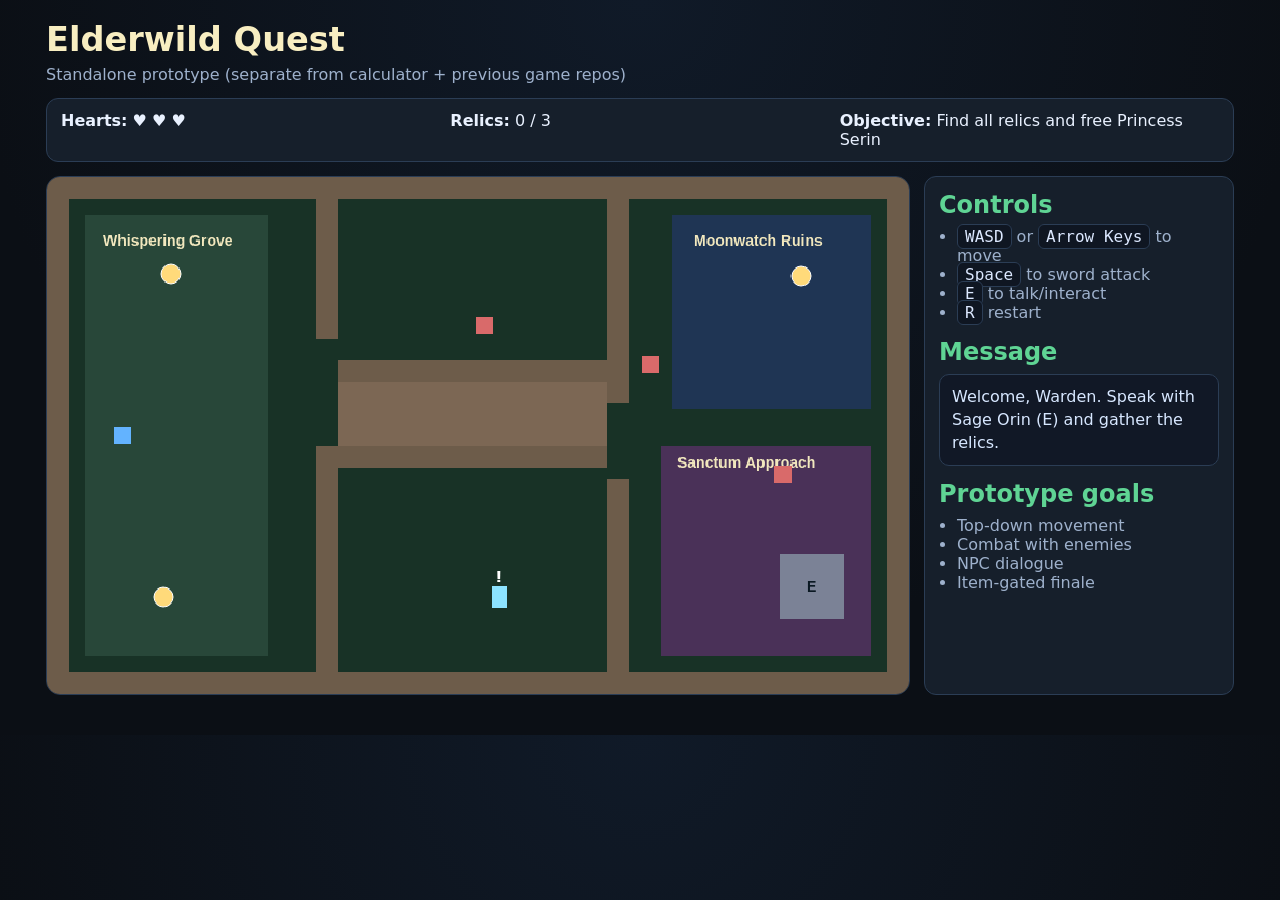
==== elderwild-quest/index.html @ 30f13b54 "Create standalone Elderwild Quest game prototype" ====
<!DOCTYPE html>
<html lang="en">
<head>
  <meta charset="UTF-8" />
  <meta name="viewport" content="width=device-width, initial-scale=1" />
  <title>Elderwild Quest</title>
  <link rel="stylesheet" href="styles.css" />
</head>
<body>
  <main class="app">
    <header class="topbar">
      <h1>Elderwild Quest</h1>
      <p class="subtitle">Standalone prototype (separate from calculator + previous game repos)</p>
    </header>

    <section class="hud">
      <div><strong>Hearts:</strong> <span id="hearts">♥ ♥ ♥</span></div>
      <div><strong>Relics:</strong> <span id="relics">0 / 3</span></div>
      <div><strong>Objective:</strong> <span id="objective">Find all relics and free Princess Serin</span></div>
    </section>

    <section class="game-layout">
      <canvas id="game" width="800" height="480" aria-label="Elderwild Quest prototype"></canvas>
      <aside class="panel">
        <h2>Controls</h2>
        <ul>
          <li><kbd>WASD</kbd> or <kbd>Arrow Keys</kbd> to move</li>
          <li><kbd>Space</kbd> to sword attack</li>
          <li><kbd>E</kbd> to talk/interact</li>
          <li><kbd>R</kbd> restart</li>
        </ul>

        <h2>Message</h2>
        <div id="message" class="message">Welcome, Warden. The kingdom needs you.</div>

        <h2>Prototype goals</h2>
        <ul>
          <li>Top-down movement</li>
          <li>Combat with enemies</li>
          <li>NPC dialogue</li>
          <li>Item-gated finale</li>
        </ul>
      </aside>
    </section>
  </main>
  <script src="game.js"></script>
</body>
</html>
---- elderwild-quest/styles.css ----
:root{
  --bg:#0d1218;
  --card:#161f2b;
  --line:#2b3d55;
  --ink:#e9f1ff;
  --muted:#9eb1cc;
  --accent:#5fd494;
}
*{box-sizing:border-box}
body{margin:0;background:radial-gradient(circle at top,#101a28,#0b0f15 68%);color:var(--ink);font-family:Inter,system-ui,Segoe UI,Roboto,sans-serif}
.app{max-width:1220px;margin:20px auto;padding:0 16px 20px}
.topbar h1{margin:0;font-size:2.1rem;color:#f8eec1}
.subtitle{margin:6px 0 0;color:var(--muted)}
.hud{margin:14px 0;padding:12px 14px;border:1px solid var(--line);background:var(--card);border-radius:12px;display:grid;grid-template-columns:repeat(auto-fit,minmax(180px,1fr));gap:10px}
.game-layout{display:grid;grid-template-columns:minmax(0,1fr) 310px;gap:14px}
@media (max-width:1000px){.game-layout{grid-template-columns:1fr}}
canvas{width:100%;display:block;border-radius:14px;border:1px solid var(--line);background:#111b28;image-rendering:pixelated}
.panel{border:1px solid var(--line);background:var(--card);border-radius:12px;padding:14px}
.panel h2{margin:0 0 8px;color:var(--accent)}
.panel ul{margin:0 0 16px;padding-left:18px;color:var(--muted)}
.message{min-height:64px;border:1px solid var(--line);border-radius:10px;background:#111826;padding:10px 12px;line-height:1.45;color:#d7e7ff;margin-bottom:14px}
kbd{padding:2px 7px;border-radius:6px;border:1px solid var(--line);background:#0f1622;color:#dce8ff;font-family:ui-monospace,SFMono-Regular,Menlo,monospace}
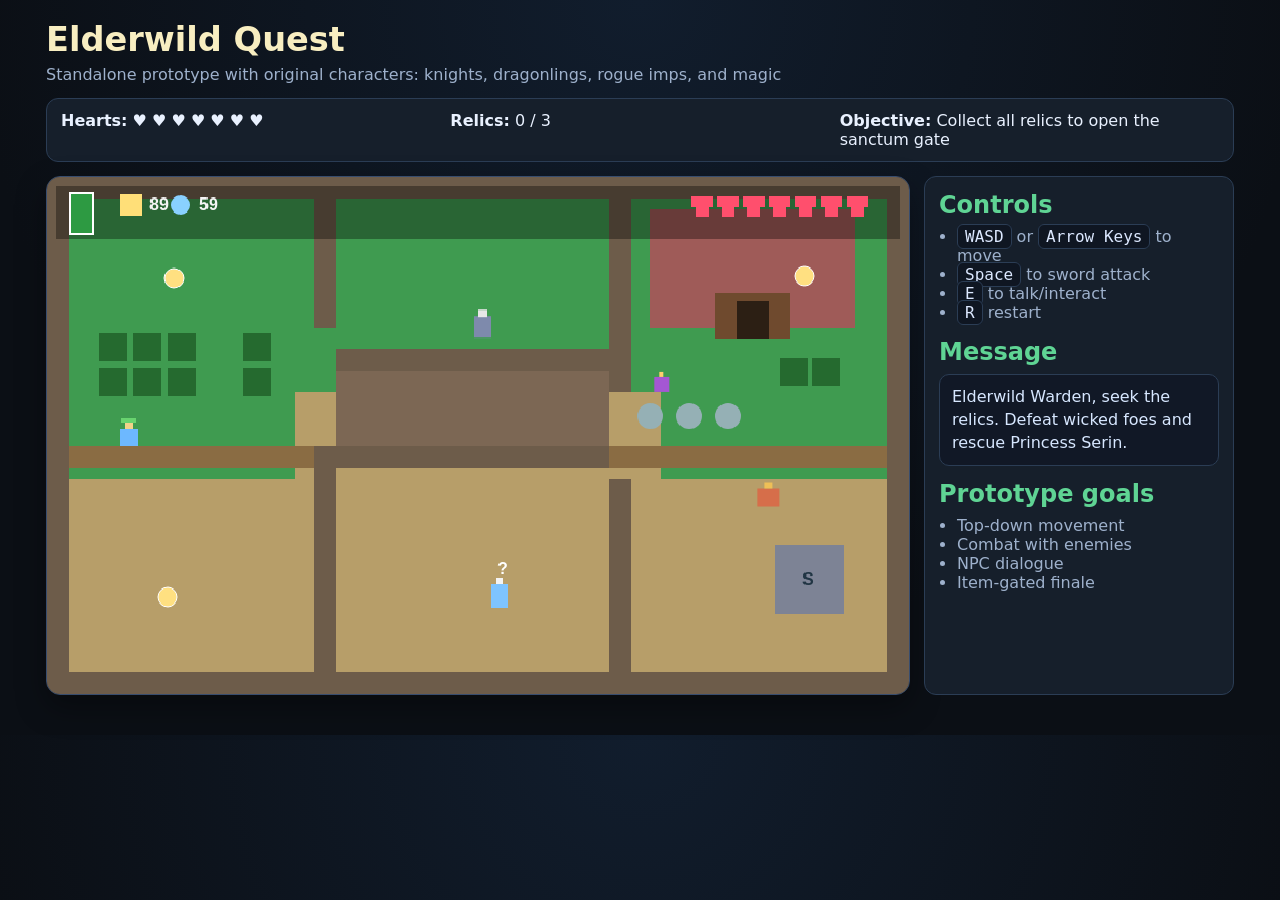
==== commit c77359a5: "Refresh Elderwild visuals with original fantasy cast" ====
--- a/elderwild-quest/index.html
+++ b/elderwild-quest/index.html
@@ -10,7 +10,7 @@
   <main class="app">
     <header class="topbar">
       <h1>Elderwild Quest</h1>
-      <p class="subtitle">Standalone prototype (separate from calculator + previous game repos)</p>
+      <p class="subtitle">Standalone prototype with original characters: knights, dragonlings, rogue imps, and magic</p>
     </header>
 
     <section class="hud">
@@ -31,7 +31,7 @@
         </ul>
 
         <h2>Message</h2>
-        <div id="message" class="message">Welcome, Warden. The kingdom needs you.</div>
+        <div id="message" class="message">Welcome, Warden. Keep it fun, brave, and a little naughty.</div>
 
         <h2>Prototype goals</h2>
         <ul>
--- a/elderwild-quest/styles.css
+++ b/elderwild-quest/styles.css
@@ -7,14 +7,14 @@
   --accent:#5fd494;
 }
 *{box-sizing:border-box}
-body{margin:0;background:radial-gradient(circle at top,#101a28,#0b0f15 68%);color:var(--ink);font-family:Inter,system-ui,Segoe UI,Roboto,sans-serif}
+body{margin:0;background:radial-gradient(circle at top,#111d2d,#0b0f15 68%);color:var(--ink);font-family:Inter,system-ui,Segoe UI,Roboto,sans-serif}
 .app{max-width:1220px;margin:20px auto;padding:0 16px 20px}
 .topbar h1{margin:0;font-size:2.1rem;color:#f8eec1}
 .subtitle{margin:6px 0 0;color:var(--muted)}
 .hud{margin:14px 0;padding:12px 14px;border:1px solid var(--line);background:var(--card);border-radius:12px;display:grid;grid-template-columns:repeat(auto-fit,minmax(180px,1fr));gap:10px}
 .game-layout{display:grid;grid-template-columns:minmax(0,1fr) 310px;gap:14px}
 @media (max-width:1000px){.game-layout{grid-template-columns:1fr}}
-canvas{width:100%;display:block;border-radius:14px;border:1px solid var(--line);background:#111b28;image-rendering:pixelated}
+canvas{width:100%;display:block;border-radius:14px;border:1px solid #384d6e;background:#111b28;image-rendering:pixelated;box-shadow:0 12px 30px rgba(0,0,0,.35), inset 0 0 0 4px #24344d}
 .panel{border:1px solid var(--line);background:var(--card);border-radius:12px;padding:14px}
 .panel h2{margin:0 0 8px;color:var(--accent)}
 .panel ul{margin:0 0 16px;padding-left:18px;color:var(--muted)}
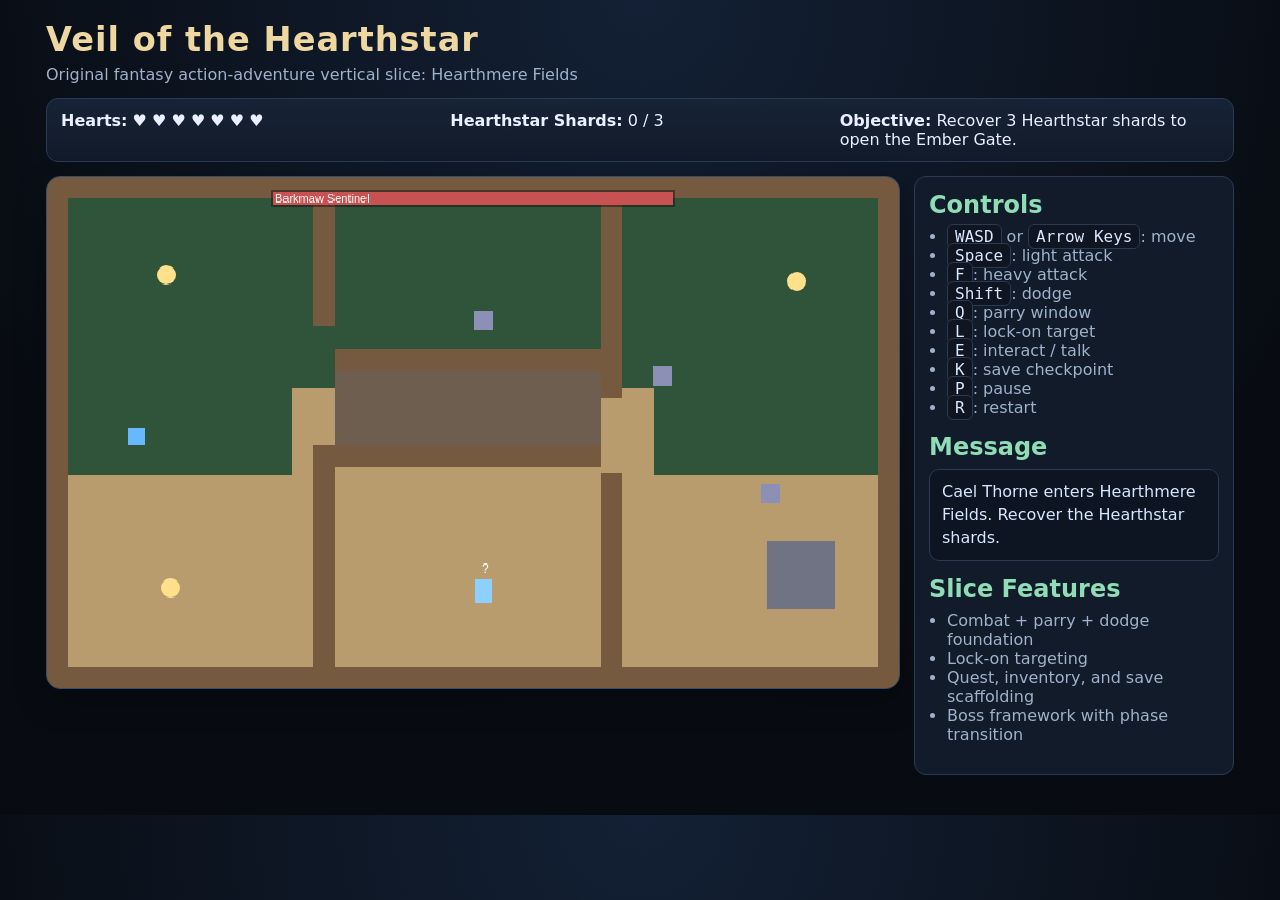
==== commit fb8d1174: "Create original fantasy adventure bible and vertical slice scaffold" ====
--- a/elderwild-quest/index.html
+++ b/elderwild-quest/index.html
@@ -3,42 +3,48 @@
 <head>
   <meta charset="UTF-8" />
   <meta name="viewport" content="width=device-width, initial-scale=1" />
-  <title>Elderwild Quest</title>
+  <title>Veil of the Hearthstar — Vertical Slice Prototype</title>
   <link rel="stylesheet" href="styles.css" />
 </head>
 <body>
   <main class="app">
     <header class="topbar">
-      <h1>Elderwild Quest</h1>
-      <p class="subtitle">Standalone prototype with original characters: knights, dragonlings, rogue imps, and magic</p>
+      <h1>Veil of the Hearthstar</h1>
+      <p class="subtitle">Original fantasy action-adventure vertical slice: Hearthmere Fields</p>
     </header>
 
     <section class="hud">
       <div><strong>Hearts:</strong> <span id="hearts">♥ ♥ ♥</span></div>
-      <div><strong>Relics:</strong> <span id="relics">0 / 3</span></div>
-      <div><strong>Objective:</strong> <span id="objective">Find all relics and free Princess Serin</span></div>
+      <div><strong>Hearthstar Shards:</strong> <span id="relics">0 / 3</span></div>
+      <div><strong>Objective:</strong> <span id="objective">Recover shards to open the Ember Gate</span></div>
     </section>
 
     <section class="game-layout">
-      <canvas id="game" width="800" height="480" aria-label="Elderwild Quest prototype"></canvas>
+      <canvas id="game" width="800" height="480" aria-label="Veil of the Hearthstar prototype"></canvas>
       <aside class="panel">
         <h2>Controls</h2>
         <ul>
-          <li><kbd>WASD</kbd> or <kbd>Arrow Keys</kbd> to move</li>
-          <li><kbd>Space</kbd> to sword attack</li>
-          <li><kbd>E</kbd> to talk/interact</li>
-          <li><kbd>R</kbd> restart</li>
+          <li><kbd>WASD</kbd> or <kbd>Arrow Keys</kbd>: move</li>
+          <li><kbd>Space</kbd>: light attack</li>
+          <li><kbd>F</kbd>: heavy attack</li>
+          <li><kbd>Shift</kbd>: dodge</li>
+          <li><kbd>Q</kbd>: parry window</li>
+          <li><kbd>L</kbd>: lock-on target</li>
+          <li><kbd>E</kbd>: interact / talk</li>
+          <li><kbd>K</kbd>: save checkpoint</li>
+          <li><kbd>P</kbd>: pause</li>
+          <li><kbd>R</kbd>: restart</li>
         </ul>
 
         <h2>Message</h2>
-        <div id="message" class="message">Welcome, Warden. Keep it fun, brave, and a little naughty.</div>
+        <div id="message" class="message">Lantern smoke drifts across the fields.</div>
 
-        <h2>Prototype goals</h2>
+        <h2>Slice Features</h2>
         <ul>
-          <li>Top-down movement</li>
-          <li>Combat with enemies</li>
-          <li>NPC dialogue</li>
-          <li>Item-gated finale</li>
+          <li>Combat + parry + dodge foundation</li>
+          <li>Lock-on targeting</li>
+          <li>Quest, inventory, and save scaffolding</li>
+          <li>Boss framework with phase transition</li>
         </ul>
       </aside>
     </section>
--- a/elderwild-quest/styles.css
+++ b/elderwild-quest/styles.css
@@ -1,22 +1,36 @@
 :root{
-  --bg:#0d1218;
-  --card:#161f2b;
-  --line:#2b3d55;
-  --ink:#e9f1ff;
-  --muted:#9eb1cc;
-  --accent:#5fd494;
+  --bg:#090e14;
+  --card:#121b29;
+  --line:#2a3a53;
+  --ink:#eaf0ff;
+  --muted:#9fb2cb;
+  --accent:#8eddb7;
+  --gold:#efd7a2;
 }
 *{box-sizing:border-box}
-body{margin:0;background:radial-gradient(circle at top,#111d2d,#0b0f15 68%);color:var(--ink);font-family:Inter,system-ui,Segoe UI,Roboto,sans-serif}
+body{
+  margin:0;
+  background:radial-gradient(circle at top,#132035,#080c12 70%);
+  color:var(--ink);
+  font-family:Inter,system-ui,Segoe UI,Roboto,sans-serif;
+}
 .app{max-width:1220px;margin:20px auto;padding:0 16px 20px}
-.topbar h1{margin:0;font-size:2.1rem;color:#f8eec1}
+.topbar h1{margin:0;font-size:2.1rem;color:var(--gold);letter-spacing:.03em}
 .subtitle{margin:6px 0 0;color:var(--muted)}
-.hud{margin:14px 0;padding:12px 14px;border:1px solid var(--line);background:var(--card);border-radius:12px;display:grid;grid-template-columns:repeat(auto-fit,minmax(180px,1fr));gap:10px}
-.game-layout{display:grid;grid-template-columns:minmax(0,1fr) 310px;gap:14px}
+.hud{
+  margin:14px 0;padding:12px 14px;border:1px solid var(--line);
+  background:linear-gradient(180deg,#172336,#111a29);
+  border-radius:12px;display:grid;grid-template-columns:repeat(auto-fit,minmax(220px,1fr));gap:10px
+}
+.game-layout{display:grid;grid-template-columns:minmax(0,1fr) 320px;gap:14px}
 @media (max-width:1000px){.game-layout{grid-template-columns:1fr}}
-canvas{width:100%;display:block;border-radius:14px;border:1px solid #384d6e;background:#111b28;image-rendering:pixelated;box-shadow:0 12px 30px rgba(0,0,0,.35), inset 0 0 0 4px #24344d}
+canvas{
+  width:100%;display:block;border-radius:14px;border:1px solid #384d6e;background:#111b28;
+  image-rendering:pixelated;
+  box-shadow:0 12px 30px rgba(0,0,0,.35), inset 0 0 0 4px #24344d;
+}
 .panel{border:1px solid var(--line);background:var(--card);border-radius:12px;padding:14px}
 .panel h2{margin:0 0 8px;color:var(--accent)}
 .panel ul{margin:0 0 16px;padding-left:18px;color:var(--muted)}
-.message{min-height:64px;border:1px solid var(--line);border-radius:10px;background:#111826;padding:10px 12px;line-height:1.45;color:#d7e7ff;margin-bottom:14px}
+.message{min-height:64px;border:1px solid var(--line);border-radius:10px;background:#0d1522;padding:10px 12px;line-height:1.45;color:#d7e7ff;margin-bottom:14px}
 kbd{padding:2px 7px;border-radius:6px;border:1px solid var(--line);background:#0f1622;color:#dce8ff;font-family:ui-monospace,SFMono-Regular,Menlo,monospace}
